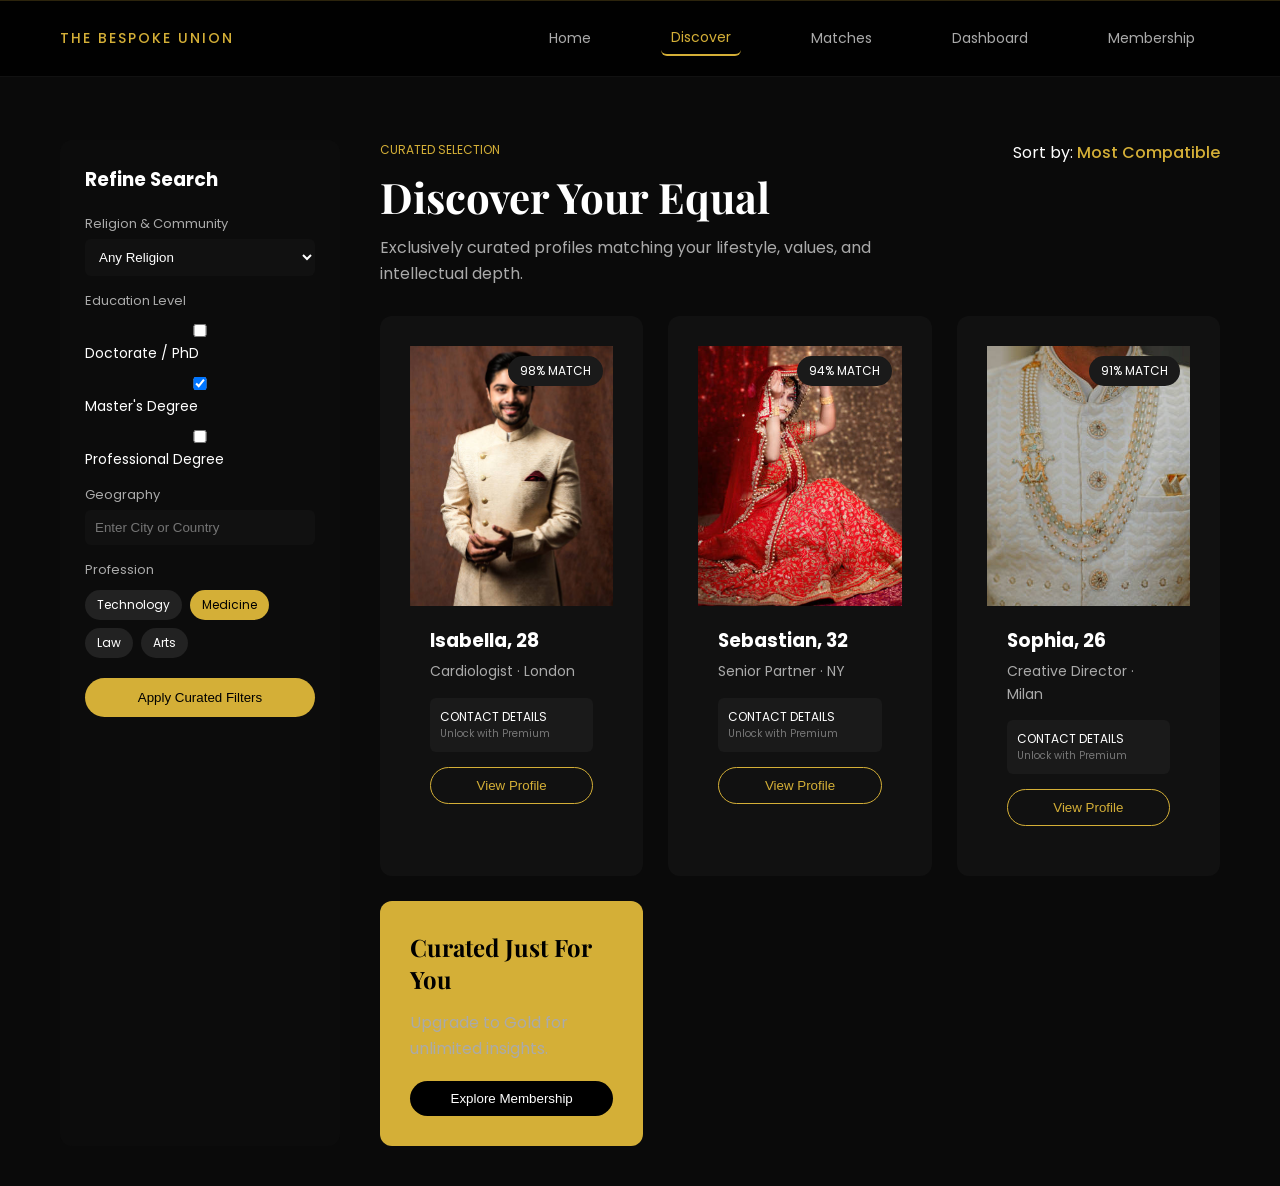
==== discover.html @ 1a433abe "Initial commit - Bespoke Union UI" ====
<!DOCTYPE html>
<html lang="en">
<head>
<meta charset="UTF-8">
<meta name="viewport" content="width=device-width, initial-scale=1.0">

<title>Discover - Bespoke Union</title>

<link href="https://fonts.googleapis.com/css2?family=Poppins:wght@300;400&family=Playfair+Display:wght@500&display=swap" rel="stylesheet">
<link rel="stylesheet" href="css/style.css">
</head>

<body>

<!-- NAVBAR -->
<header class="navbar">
  <div class="logo">THE BESPOKE UNION</div>

  <nav class="nav-center">
    <a href="index.html">Home</a>
    <a class="active">Discover</a>
    <a href="#">Matches</a>
    <a href="#">Dashboard</a>
    <a href="#">Membership</a>
  </nav>
</header>

<!-- DISCOVER -->
<section class="discover">

  <!-- SIDEBAR -->
  <aside class="sidebar">
    <h3>Refine Search</h3>

    <label>Religion & Community</label>
    <select>
      <option>Any Religion</option>
    </select>

    <label>Education Level</label>
    <div class="check"><input type="checkbox"> Doctorate / PhD</div>
    <div class="check active"><input type="checkbox" checked> Master's Degree</div>
    <div class="check"><input type="checkbox"> Professional Degree</div>

    <label>Geography</label>
    <input type="text" placeholder="Enter City or Country">

    <label>Profession</label>
    <div class="tags">
      <span>Technology</span>
      <span class="active">Medicine</span>
      <span>Law</span>
      <span>Arts</span>
    </div>

    <button class="apply-btn">Apply Curated Filters</button>
  </aside>

  <!-- CONTENT -->
  <div class="discover-content">

    <!-- TOP -->
    <div class="top-bar">
      <div>
        <p class="small">CURATED SELECTION</p>
        <h1>Discover Your Equal</h1>
        <p class="desc">
          Exclusively curated profiles matching your lifestyle, values, and intellectual depth.
        </p>
      </div>

      <div class="sort">
        Sort by: <span>Most Compatible</span>
      </div>
    </div>

    <!-- GRID -->
    <div class="cards">

      <!-- CARD 1 -->
      <div class="card">
        <div class="img" style="background-image:url('images/protocal.png')">
          <span class="match">98% MATCH</span>
        </div>
        <div class="info">
          <h3>Isabella, 28</h3>
          <p>Cardiologist · London</p>

          <div class="contact">
            CONTACT DETAILS
            <small>Unlock with Premium</small>
          </div>

          <button>View Profile</button>
        </div>
      </div>

      <!-- CARD 2 -->
      <div class="card">
        <div class="img" style="background-image:url('images/image3.png')">
          <span class="match">94% MATCH</span>
        </div>
        <div class="info">
          <h3>Sebastian, 32</h3>
          <p>Senior Partner · NY</p>

          <div class="contact">
            CONTACT DETAILS
            <small>Unlock with Premium</small>
          </div>

          <button>View Profile</button>
        </div>
      </div>

      <!-- CARD 3 -->
      <div class="card">
        <div class="img" style="background-image:url('images/protocal1.png')">
          <span class="match">91% MATCH</span>
        </div>
        <div class="info">
          <h3>Sophia, 26</h3>
          <p>Creative Director · Milan</p>

          <div class="contact">
            CONTACT DETAILS
            <small>Unlock with Premium</small>
          </div>

          <button>View Profile</button>
        </div>
      </div>

      <!-- GOLD CARD -->
      <div class="gold-card">
        <h2>Curated Just For You</h2>
        <p>Upgrade to Gold for unlimited insights.</p>
        <button>Explore Membership</button>
      </div>

    </div>

  </div>

</section>

</body>
</html>
---- css/style.css ----
:root{
  --gold:#d4af37;
  --bg:#0a0a0a;
}

/* RESET */
*{
  margin:0;
  padding:0;
  box-sizing:border-box;
}

body{
  font-family:'Poppins', sans-serif;
  background:var(--bg);
  color:#fff;
  overflow-x:hidden;
}

section{
  padding:100px 80px;
}

h1,h2,h3,h4{
  margin-bottom:15px;
}

p{
  line-height:1.6;
  color:#aaa;
}

/* ================= NAVBAR ================= */
.navbar{
  position: fixed;
  top: 0;
  width: 100%;
  z-index: 1000;

  display: flex;
  justify-content: space-between;
  align-items: center;
 padding: 18px 40px;

  background: rgba(0,0,0,0.85);
  border-top: 1px solid rgba(212,175,55,0.2);
}

/* LOGO */
.logo{
  color: var(--gold);
  letter-spacing: 2px;
  font-size: 14px;
}

/* CENTER MENU (FIXED ALIGNMENT) */
.nav-center{
  display: flex;
  align-items: center;
  gap: 30px; 
}

.nav-center a{
  color: #ccc;
  text-decoration: none;
  font-size: 14px;
  transition: 0.3s;
}

.nav-center a:hover{
  color: var(--gold);
}

/* RIGHT ICONS (FIXED) */
.nav-right{
  display: flex;
  align-items: center;
  gap: 18px; 
}

.nav-right i{
  font-size: 16px;
  color: #ccc;
  cursor: pointer;
  transition: 0.3s;
}

.nav-right i:hover{
  color: var(--gold);
}
.nav-center a{
  color:#ccc;
  text-decoration:none;
  font-size:14px;
  position:relative;
  transition:0.3s;
}

/* underline animation */
.nav-center a::after{
  content:"";
  position:absolute;
  left:50%;
  bottom:-6px;
  width:0%;
  height:1px;
  background:var(--gold);
  transform:translateX(-50%);
  transition:0.3s;
}

.nav-center a:hover{
  color:var(--gold);
  letter-spacing:1px;
}

.nav-center a:hover::after{
  width:100%;
}
.nav-center a:hover{
  text-shadow:0 0 8px rgba(212,175,55,0.6);
}
.nav-right i{
  font-size:16px;
  color:#ccc;
  cursor:pointer;
  transition:0.3s;
}

.nav-right i:hover{
  color:var(--gold);
  transform:scale(1.2);
  text-shadow:0 0 10px rgba(212,175,55,0.6);
}
.nav-center a{
  padding:6px 10px;
  border-radius:6px;
}

.nav-center a:hover{
  background:rgba(212,175,55,0.1);
}

/* ================= HERO ================= */
.hero{
  height:100vh;
  display:flex;
  align-items:center;

  background:
    linear-gradient(to right, rgba(0,0,0,0.85), rgba(0,0,0,0.4)),
    url("../images/hero.png");

  background-size:cover;
  background-position:center;
  background-repeat:no-repeat;
}

.hero-grid{
  display:grid;
  grid-template-columns:60% 40%;
  gap:40px;
  align-items:center;
  width:100%;
}
/* ================= HERO BOTTOM STRIP ================= */
.hero-bottom{
  position: absolute;
  bottom: 0;
  left: 0;
  width: 100%;

  display: flex;
  justify-content: space-around;
  align-items: center;

  padding: 18px 40px;

  background: rgba(0,0,0,0.85);
  border-top: 1px solid rgba(212,175,55,0.2);
}

/* ITEM */
.hb-item{
  display: flex;
  align-items: center;
  gap: 8px;

  color: #bbb;
  font-size: 13px;
}

/* ICON */
.hb-item i{
  color: #d4af37;
  font-size: 13px;
}

/* LEFT */
.badge{
  font-size:11px;
  letter-spacing:2px;
  color:var(--gold);
}

.hero-left h1{
  font-family:'Playfair Display', serif;
  font-size:70px;
  line-height:1.1;
}

.hero-left span{
  color:var(--gold);
}

/* BUTTON */
.btn{
  border:1px solid var(--gold);
  color:var(--gold);
  padding:14px 28px;
  background:transparent;
  cursor:pointer;
  margin-top:20px;
}

.btn:hover{
  background:var(--gold);
  color:#000;
}

/* FORM */
.hero-form{
  width:100%;
  max-width:360px;
  padding:30px;
  background:rgba(15,15,15,0.75);
  backdrop-filter:blur(15px);
  border-radius:16px;
}

.hero-form label{
  font-size:12px;
  color:#888;
  margin-top:10px;
  display:block;
}

.hero-form input,
.hero-form select{
  width:100%;
  padding:10px;
  margin-top:5px;
  background:#111;
  border:1px solid #222;
  color:#fff;
}

.hero-form button{
  margin-top:15px;
  width:100%;
  padding:12px;
  background:var(--gold);
  border:none;
  cursor:pointer;
}

/* ================= PROTOCOL ================= */
.protocol{
  text-align:center;
}



.card{
  background:#111;
  padding:30px;
  border-radius:12px;
  text-align:left;
}
/* CARD 1 SPLIT ONLY */
.card-1{
  padding:0;
  overflow:hidden;
  display:flex;
  min-height:220px;
}

/* TEXT SIDE */
.card-1 .text-side{
  flex:1;
  padding:30px;
  display:flex;
  flex-direction:column;
  justify-content:center;
}

/* IMAGE SIDE */
.card-1 .image-side{
  flex:1;
}

.card-1 .image-side img{
  width:100%;
  height:100%;
  object-fit:cover;
  display:block;
}
.protocol-grid{
  display:grid;
  grid-template-columns:repeat(2, 1fr);
  grid-template-rows:auto auto;
  gap:30px;
  margin-top:50px;
}


.card-1{
  grid-column:1;
  grid-row:1;
  min-height:200px;
}


.card-2{
  grid-column:2;
  grid-row:1;
}


.card-4{
  grid-column:1;
  grid-row:2;
}


.card-3{
  grid-column:2;
  grid-row:2;
  transform:translateY(20px); 
}

@media (max-width:768px){
  .protocol-grid{
    grid-template-columns:1fr;
  }
}

.card h4{
  color:var(--gold);
}

/* ================= STORY ================= */
.story{
  display:flex;
  align-items:stretch;   
  justify-content:space-between;
  padding:100px 10%;
  background:#0f0f0f;
  gap:40px;
}

/* BOTH SIDE = EXACT HALF */
.story-img,
.story-text{
  flex:1;
}

/* IMAGE */
.story-img img{
  width:100%;
  height:100%;
  min-height:420px;
  object-fit:cover;
  border-radius:15px;
  display:block;
}

/* TEXT BOX */
.story-text{
  display:flex;
  flex-direction:column;
  justify-content:center;

  padding:60px;
  background:#111;
  border-radius:15px;
}

/* TEXT STYLE */
.story-text h2{
  font-size:40px;
  color:var(--gold, #c9a86a);
  margin-bottom:15px;
}

.story-text p{
  font-size:16px;
  opacity:0.8;
  line-height:1.6;
}

/* RESPONSIVE */
@media (max-width:768px){
  .story{
    flex-direction:column;
    padding:60px 5%;
  }

  .story-img img{
    height:300px;
    min-height:auto;
  }

  .story-text{
    padding:30px;
  }
}
.story{
  width:100%;
}

/* IMAGE WRAPPER */
.story-img{
  position:relative;
  width:100%;
  height:400px;
  border-radius:15px;
  overflow:hidden;
}

/* IMAGE */
.story-img img{
  width:100%;
  height:100%;
  object-fit:cover;
  display:block;
  transition:0.4s;
}

/* BOTTOM OVERLAY */
.story-overlay{
  position:absolute;
  bottom:0;
  left:0;
  width:100%;
  padding:30px;
  color:#fff;
  background:linear-gradient(to top, rgba(0,0,0,0.85), transparent);
}

/* TEXT */
.story-overlay h2{
  margin:0;
  font-size:28px;
}

.story-overlay p{
  margin-top:8px;
  font-size:14px;
  opacity:0.85;
}

/* HOVER EFFECT */
.story-img:hover img{
  transform:scale(1.05);
}

/* MOBILE */
@media (max-width:768px){
  .story-img{
    height:250px;
  }

  .story-overlay h2{
    font-size:20px;
  }
}

/* ================= CTA ================= */
.cta{
  text-align:center;
}

.cta p{
  max-width:600px;
  margin:20px auto;
}


.cta-btn{
  background:var(--gold);
  color:#000;
  padding:14px 30px;
  border:none;
  border-radius:30px;
  cursor:pointer;

  display:block;
  margin:20px auto 10px auto;

  position:relative;
  overflow:hidden;
  transition:0.3s;
}

/* lift effect */
.cta-btn:hover{
  transform:translateY(-3px) scale(1.03);
  box-shadow:0 10px 25px rgba(212,175,55,0.5);
}

/* click press */
.cta-btn:active{
  transform:scale(0.97);
}

/* shine effect */
.cta-btn::before{
  content:"";
  position:absolute;
  top:0;
  left:-120%;
  width:60%;
  height:100%;
  background:linear-gradient(120deg, transparent, rgba(255,255,255,0.6), transparent);
  transform:skewX(-20deg);
}

/* animate shine */
.cta-btn:hover::before{
  animation:shine 0.8s ease;
}

@keyframes shine{
  0%{ left:-120%; }
  100%{ left:120%; }
}
.cta-btn{
  animation:pulse 2s infinite;
}



.cta span{
  display:block;
  text-align:center;
  opacity:0.7;
  font-size:14px;
}

/* ================= GRAND ================= */
.story-wrapper{
  display:flex;
  gap:40px;
  align-items:stretch;
}

/* LEFT IMAGE */
.story-img{
  flex:1;
  position:relative;
  height:480px;
  border-radius:12px;
  overflow:hidden;
}

.story-img img{
  width:100%;
  height:100%;
  object-fit:cover;
}

/* OVERLAY */
.story-overlay{
  position:absolute;
  bottom:0;
  left:0;
  width:100%;
  padding:30px;
  color:#fff;
  background:linear-gradient(to top, rgba(0,0,0,0.85), transparent);
}

.story-overlay h2{
  margin:0;
  font-size:26px;
}

.story-overlay p{
  margin:8px 0 15px;
  font-size:14px;
  opacity:0.85;
}

/* BUTTON */


/* RIGHT SIDE */
.story-right{
  flex:1;
  display:flex;
  flex-direction:column;
  justify-content:center;
}

.story-right h3{
  color:var(--gold);
  font-size:24px;
  margin-bottom:10px;
}

.story-right p{
  color:#fff;
  opacity:0.8;
  line-height:1.6;
  margin-bottom:20px;
}

/* LIST */
.story-right ul{
  list-style:none;
  padding:0;
}

.story-right ul li{
  color:#fff;
  opacity:0.8;
  margin-bottom:10px;
  position:relative;
  padding-left:18px;
}

.story-right ul li::before{
  content:"•";
  color:var(--gold);
  position:absolute;
  left:0;
}

/* RESPONSIVE */
@media (max-width:768px){
  .story-wrapper{
    flex-direction:column;
  }

  .story-img{
    height:320px;
  }
}
.grand-union{
  position:relative;
  width:100%;
  height:100vh;
  overflow:hidden;
}

/* FULL BACKGROUND IMAGE */
.grand-img{
  position:absolute;
  top:0;
  left:0;
  width:100%;
  height:100%;
  object-fit:cover;
  z-index:1;
}

/* DARK OVERLAY */
.grand-overlay{
  position:absolute;
  top:0;
  left:0;
  width:100%;
  height:100%;
  background:rgba(0,0,0,0.6);
  z-index:2;
}

/* CONTENT ON TOP */
.grand-content{
  position:relative;
  z-index:3;

  display:flex;
  justify-content:space-between;
  align-items:center;

  height:100%;
  padding:0 10%;
  color:#fff;
}

/* LEFT TEXT */
.left{
  max-width:500px;
}

.left .tag{
  font-size:12px;
  letter-spacing:2px;
  opacity:0.7;
}

.left h2{
  font-size:36px;
  margin:15px 0;
  color:#ffffff;
  letter-spacing:1px;
  font-weight:500;
}

.left .desc{
  font-size:16px;
  opacity:0.8;
  line-height:1.6;
}

/* RIGHT TEXT */
.right h3{
  color: var(--gold);
  margin: 0;
}

.right p{
  color: #fff;
  margin: 5px 0 0;
  font-size: 13px;
  opacity: 0.8;
}   

/* ================= FOOTER ================= */
.footer{
  background:
    linear-gradient(rgba(0,0,0,0.9), rgba(0,0,0,0.95)),
    url("../images/image1.png");

  background-size:cover;
  background-position:center;

  padding:80px;
}

.footer-container{
  display:grid;
  grid-template-columns:repeat(4,1fr);
  gap:40px;
}

.footer h3,
.footer h4{
  color:var(--gold);
}

.footer ul{
  list-style:none;
}

.footer ul li{
  margin-bottom:10px;
}

.footer-bottom{
  text-align:center;
  margin-top:40px;
  font-size:12px;
  color:#777;
}
.footer ul li{
  position:relative;
  cursor:pointer;
  transition:0.3s;
}

/* slide + color */
.footer ul li:hover{
  color:var(--gold);
  transform:translateX(5px);
}

/* underline animation */
.footer ul li::after{
  content:"";
  position:absolute;
  left:0;
  bottom:-2px;
  width:0%;
  height:1px;
  background:var(--gold);
  transition:0.3s;
}

.footer ul li:hover::after{
  width:100%;
}
.footer h3,
.footer h4{
  transition:0.3s;
}

.footer h3:hover,
.footer h4:hover{
  text-shadow:0 0 10px rgba(212,175,55,0.6);
}
.footer-container > div{
  transition:0.3s;
  padding:10px;
  border-radius:8px;
}

.footer-container > div:hover{
  background:rgba(255,255,255,0.03);
  transform:translateY(-5px);
}
.footer i{
  transition:0.3s;
}

.footer i:hover{
  color:var(--gold);
  transform:scale(1.2);
}
.footer-bottom{
  transition:0.3s;
}

.footer-bottom:hover{
  color:var(--gold);
  letter-spacing:1px;
}

/* ================= RESPONSIVE ================= */
@media(max-width:768px){

  section{
    padding:60px 20px;
  }

  .hero-grid{
    grid-template-columns:1fr;
    text-align:center;
  }

  .hero-left h1{
    font-size:36px;
  }

  .protocol-grid{
    grid-template-columns:1fr;
  }

  .story{
    flex-direction:column;
  }

  .footer-container{
    grid-template-columns:1fr;
  }

}

/* ===== DISCOVER PAGE FINAL UI ===== */
:root{
  --gold:#d4af37;
  --bg:#0a0a0a;
}

/* RESET */
*{
  margin:0;
  padding:0;
  box-sizing:border-box;
}

body{
  font-family:'Poppins', sans-serif;
  background:var(--bg);
  color:#fff;
}

/* NAVBAR */
.navbar{
  display:flex;
  justify-content:space-between;
  align-items:center;
  padding:20px 60px;
  border-bottom:1px solid #111;
}

.logo{
  color:var(--gold);
  letter-spacing:2px;
  font-weight:500;
}

.nav-center a{
  margin:0 15px;
  text-decoration:none;
  color:#aaa;
}

.nav-center a.active{
  color:var(--gold);
  border-bottom:2px solid var(--gold);
}

/* ===== DISCOVER PAGE ===== */

.discover{
  display:flex;
  gap:40px;
  padding:40px 60px;
  margin-top: 100px;
}

/* SIDEBAR */
.sidebar{
  width:280px;
  background:#0c0c0c;
  padding:25px;
  border-radius:12px;
}

.sidebar h3{
  margin-bottom:20px;
}

.sidebar label{
  display:block;
  margin-top:15px;
  color:#aaa;
  font-size:13px;
}

.sidebar select,
.sidebar input{
  width:100%;
  padding:10px;
  margin-top:5px;
  background:#111;
  border:none;
  color:#fff;
  border-radius:6px;
}

.check{
  margin-top:8px;
  font-size:14px;
}

.tags{
  display:flex;
  flex-wrap:wrap;
  gap:8px;
  margin-top:10px;
}

.tags span{
  padding:6px 12px;
  background:#222;
  border-radius:20px;
  font-size:12px;
}

.tags .active{
  background:var(--gold);
  color:#000;
}

.apply-btn{
  width:100%;
  margin-top:20px;
  padding:12px;
  background:var(--gold);
  border:none;
  border-radius:25px;
  font-weight:500;
  cursor:pointer;
}

/* CONTENT */
.discover-content{
  flex:1;
}

/* TOP BAR */
.top-bar{
  display:flex;
  justify-content:space-between;
  align-items:flex-start;
  margin-bottom:30px;
}

.small{
  color:var(--gold);
  font-size:12px;
}

h1{
  font-size:42px;
  margin:10px 0;
  font-family:'Playfair Display', serif;
}

.desc{
  color:#aaa;
  max-width:500px;
}

.sort span{
  color:var(--gold);
  font-weight:500;
}

/* GRID */
.cards{
  display:grid;
  grid-template-columns:repeat(3,1fr);
  gap:25px;
}

/* CARD */
.card{
  background:#111;
  border-radius:12px;
  overflow:hidden;
  transition:0.3s;
}

.card:hover{
  transform:translateY(-6px);
}

.img{
  height:260px;
  background-size:cover;
  background-position:center;
  position:relative;
}

.match{
  position:absolute;
  top:10px;
  right:10px;
  background:#1a1a1a;
  padding:6px 12px;
  border-radius:20px;
  font-size:12px;
}

.info{
  padding:20px;
}

.info h3{
  margin-bottom:5px;
}

.info p{
  color:#aaa;
  font-size:14px;
}

/* CONTACT BOX */
.contact{
  margin:15px 0;
  padding:10px;
  background:#1a1a1a;
  border-radius:6px;
  font-size:12px;
}

.contact small{
  display:block;
  color:#777;
}

/* BUTTON */
.card button{
  width:100%;
  padding:10px;
  border:1px solid var(--gold);
  background:transparent;
  color:var(--gold);
  border-radius:25px;
  cursor:pointer;
  transition:0.3s;
}

.card button:hover{
  background:var(--gold);
  color:#000;
}

/* GOLD CARD */
.gold-card{
  background:var(--gold);
  color:#000;
  padding:30px;
  border-radius:12px;
  display:flex;
  flex-direction:column;
  justify-content:center;
}

.gold-card h2{
  font-family:'Playfair Display', serif;
}

.gold-card button{
  margin-top:20px;
  padding:10px;
  border:none;
  background:#000;
  color:#fff;
  border-radius:25px;
  cursor:pointer;
}
/* =========================
   RESPONSIVE DESIGN
========================= */

/* TABLET (<= 1024px) */
@media (max-width:1024px){

  .discover{
    flex-direction:column;
    padding:30px;
  }

  .sidebar{
    width:100%;
  }

  .cards{
    grid-template-columns:repeat(2,1fr);
  }

  .top-bar{
    flex-direction:column;
    gap:15px;
  }

}


/* MOBILE (<= 768px) */
@media (max-width:768px){

  .navbar{
    flex-direction:column;
    gap:10px;
    padding:15px 20px;
  }

  .nav-center{
    display:flex;
    flex-wrap:wrap;
    justify-content:center;
  }

  .nav-center a{
    margin:5px 10px;
    font-size:14px;
  }

  .discover{
    padding:20px;
    gap:20px;
  }

  .cards{
    grid-template-columns:1fr; /* 1 column */
  }

  h1{
    font-size:28px;
  }

  .img{
    height:220px;
  }

}


/* SMALL MOBILE (<= 480px) */
@media (max-width:480px){

  .sidebar{
    padding:20px;
  }

  .apply-btn{
    font-size:14px;
    padding:10px;
  }

  .gold-card{
    padding:20px;
  }

}
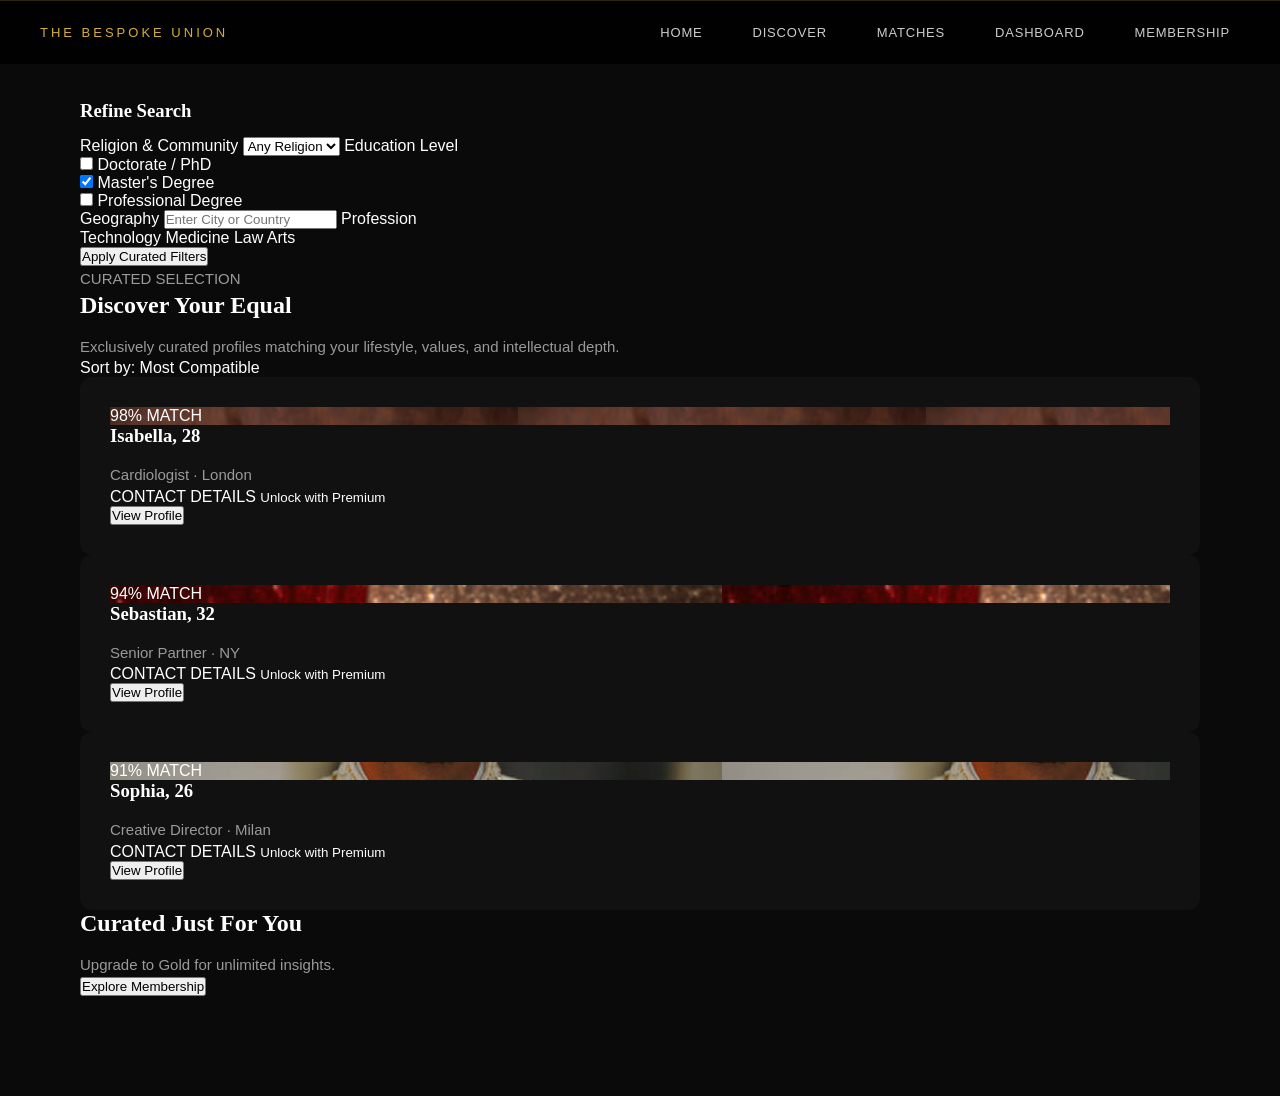
==== commit de0f6086: "Fixed protocol section responsive layout" ====
--- a/discover.html
+++ b/discover.html
@@ -10,7 +10,7 @@
 <link rel="stylesheet" href="css/style.css">
 </head>
 
-<body>
+<body class="discover-page">
 
 <!-- NAVBAR -->
 <header class="navbar">
--- a/css/style.css
+++ b/css/style.css
@@ -11,11 +11,34 @@
 }
 
 body{
-  font-family:'Poppins', sans-serif;
+  font-family:'Manrope', sans-serif;
+  font-weight:400;
   background:var(--bg);
   color:#fff;
   overflow-x:hidden;
 }
+/* GLOBAL CONTAINER FIX */
+.container{
+  max-width:1200px;
+  margin:0 auto;
+  width:100%;
+  padding:0 20px;
+}
+h1,h2,h3,h4,
+.gold-card h2,
+.ux-hero h1,
+.ux-card-body h3,
+.ux-insight-content h2{
+  font-family:'Noto Serif', serif;
+}
+button,
+input,
+select,
+label,
+.nav-center a,
+.nav-right i{
+  font-family:'Manrope', sans-serif;
+}
 
 section{
   padding:100px 80px;
@@ -26,8 +49,9 @@
 }
 
 p{
-  line-height:1.6;
-  color:#aaa;
+  line-height:1.7;
+  color:#9a9a9a;
+  font-size:15px;
 }
 
 /* ================= NAVBAR ================= */
@@ -36,21 +60,37 @@
   top: 0;
   width: 100%;
   z-index: 1000;
-
   display: flex;
   justify-content: space-between;
   align-items: center;
- padding: 18px 40px;
+  padding:18px 40px;
 
   background: rgba(0,0,0,0.85);
   border-top: 1px solid rgba(212,175,55,0.2);
+}
+
+
+/* HAMBURGER ICON */
+.menu-icon{
+  display:none;
+  cursor:pointer;
+  font-size:20px;
+  color:#fff;
+}
+.nav-wrapper{
+  display:flex;
+  justify-content:space-between;
+  align-items:center;
+  width: 100%;
+  /* padding: 18px 0; */
 }
 
 /* LOGO */
 .logo{
   color: var(--gold);
-  letter-spacing: 2px;
-  font-size: 14px;
+  font-size:13px;
+  letter-spacing:3px;
+  font-weight:500;
 }
 
 /* CENTER MENU (FIXED ALIGNMENT) */
@@ -60,12 +100,7 @@
   gap: 30px; 
 }
 
-.nav-center a{
-  color: #ccc;
-  text-decoration: none;
-  font-size: 14px;
-  transition: 0.3s;
-}
+
 
 .nav-center a:hover{
   color: var(--gold);
@@ -79,19 +114,25 @@
 }
 
 .nav-right i{
-  font-size: 16px;
-  color: #ccc;
-  cursor: pointer;
-  transition: 0.3s;
+  font-size:16px;
+  color:#ccc;
+  cursor:pointer;
+  transition:0.3s;
 }
 
 .nav-right i:hover{
-  color: var(--gold);
+  color:var(--gold);
+  transform:scale(1.2);
+  text-shadow:0 0 10px rgba(212,175,55,0.6);
 }
 .nav-center a{
   color:#ccc;
   text-decoration:none;
-  font-size:14px;
+  font-size:13px;
+  letter-spacing:0.8px;
+  text-transform:uppercase;
+  padding:6px 10px;
+  border-radius:6px;
   position:relative;
   transition:0.3s;
 }
@@ -112,6 +153,8 @@
 .nav-center a:hover{
   color:var(--gold);
   letter-spacing:1px;
+  background:rgba(212,175,55,0.1);
+  text-shadow:0 0 8px rgba(212,175,55,0.6);
 }
 
 .nav-center a:hover::after{
@@ -120,18 +163,7 @@
 .nav-center a:hover{
   text-shadow:0 0 8px rgba(212,175,55,0.6);
 }
-.nav-right i{
-  font-size:16px;
-  color:#ccc;
-  cursor:pointer;
-  transition:0.3s;
-}
-
-.nav-right i:hover{
-  color:var(--gold);
-  transform:scale(1.2);
-  text-shadow:0 0 10px rgba(212,175,55,0.6);
-}
+
 .nav-center a{
   padding:6px 10px;
   border-radius:6px;
@@ -143,9 +175,10 @@
 
 /* ================= HERO ================= */
 .hero{
-  height:100vh;
+  min-height:100vh;
   display:flex;
   align-items:center;
+   padding-top:80px;
 
   background:
     linear-gradient(to right, rgba(0,0,0,0.85), rgba(0,0,0,0.4)),
@@ -154,6 +187,7 @@
   background-size:cover;
   background-position:center;
   background-repeat:no-repeat;
+  ;
 }
 
 .hero-grid{
@@ -204,9 +238,11 @@
 }
 
 .hero-left h1{
-  font-family:'Playfair Display', serif;
-  font-size:70px;
+  font-size: 60px;
   line-height:1.1;
+  font-family:'Noto Serif', serif;
+  font-weight:600;
+  
 }
 
 .hero-left span{
@@ -217,7 +253,9 @@
 .btn{
   border:1px solid var(--gold);
   color:var(--gold);
-  padding:14px 28px;
+  padding:14px 30px;
+  font-size:13px;
+  letter-spacing:1px;
   background:transparent;
   cursor:pointer;
   margin-top:20px;
@@ -231,7 +269,8 @@
 /* FORM */
 .hero-form{
   width:100%;
-  max-width:360px;
+  /*max-width:360px;*/
+  max-width: 100%;
   padding:30px;
   background:rgba(15,15,15,0.75);
   backdrop-filter:blur(15px);
@@ -251,8 +290,17 @@
   padding:10px;
   margin-top:5px;
   background:#111;
-  border:1px solid #222;
+  border:1px solid #222;  
+  
+  border-radius:6px;
+  font-size:13px;
   color:#fff;
+}
+.hero-form input:focus,
+.hero-form select:focus{
+  outline:none;
+  border-color:var(--gold);
+  box-shadow:0 0 8px rgba(212,175,55,0.4);
 }
 
 .hero-form button{
@@ -276,6 +324,7 @@
   padding:30px;
   border-radius:12px;
   text-align:left;
+  
 }
 /* CARD 1 SPLIT ONLY */
 .card-1{
@@ -283,6 +332,15 @@
   overflow:hidden;
   display:flex;
   min-height:220px;
+}
+@media (max-width:768px){
+  .card-1{
+    flex-direction:column;
+  }
+
+  .card-1 .image-side{
+    height:200px;
+  }
 }
 
 /* TEXT SIDE */
@@ -308,45 +366,18 @@
 .protocol-grid{
   display:grid;
   grid-template-columns:repeat(2, 1fr);
-  grid-template-rows:auto auto;
   gap:30px;
-  margin-top:50px;
-}
-
-
-.card-1{
-  grid-column:1;
-  grid-row:1;
-  min-height:200px;
-}
-
-
-.card-2{
-  grid-column:2;
-  grid-row:1;
-}
-
-
-.card-4{
-  grid-column:1;
-  grid-row:2;
-}
-
-
-.card-3{
-  grid-column:2;
-  grid-row:2;
-  transform:translateY(20px); 
-}
-
-@media (max-width:768px){
-  .protocol-grid{
-    grid-template-columns:1fr;
-  }
-}
+}
+
+
+
+
+
 
 .card h4{
-  color:var(--gold);
+  font-family:'Noto Serif', serif;
+  color:var(--gold);
+  font-weight:600;
 }
 
 /* ================= STORY ================= */
@@ -357,6 +388,7 @@
   padding:100px 10%;
   background:#0f0f0f;
   gap:40px;
+  width: 100%;
 }
 
 /* BOTH SIDE = EXACT HALF */
@@ -399,31 +431,15 @@
   line-height:1.6;
 }
 
-/* RESPONSIVE */
-@media (max-width:768px){
-  .story{
-    flex-direction:column;
-    padding:60px 5%;
-  }
-
-  .story-img img{
-    height:300px;
-    min-height:auto;
-  }
-
-  .story-text{
-    padding:30px;
-  }
-}
-.story{
-  width:100%;
-}
+
+
 
 /* IMAGE WRAPPER */
 .story-img{
   position:relative;
   width:100%;
-  height:400px;
+  /*height:400px;*/
+  aspect-ratio: 16/10;
   border-radius:15px;
   overflow:hidden;
 }
@@ -465,16 +481,7 @@
   transform:scale(1.05);
 }
 
-/* MOBILE */
-@media (max-width:768px){
-  .story-img{
-    height:250px;
-  }
-
-  .story-overlay h2{
-    font-size:20px;
-  }
-}
+
 
 /* ================= CTA ================= */
 .cta{
@@ -556,19 +563,13 @@
 }
 
 /* LEFT IMAGE */
-.story-img{
-  flex:1;
-  position:relative;
-  height:480px;
-  border-radius:12px;
-  overflow:hidden;
-}
+/*
 
 .story-img img{
   width:100%;
   height:100%;
   object-fit:cover;
-}
+}*/
 
 /* OVERLAY */
 .story-overlay{
@@ -637,16 +638,7 @@
   left:0;
 }
 
-/* RESPONSIVE */
-@media (max-width:768px){
-  .story-wrapper{
-    flex-direction:column;
-  }
-
-  .story-img{
-    height:320px;
-  }
-}
+
 .grand-union{
   position:relative;
   width:100%;
@@ -828,11 +820,76 @@
   letter-spacing:1px;
 }
 
+
+
+
 /* ================= RESPONSIVE ================= */
-@media(max-width:768px){
-
+
+/* GLOBAL */
+@media (max-width:1024px){
   section{
-    padding:60px 20px;
+    padding:80px 5%;
+  }
+}
+
+@media (max-width:768px){
+  section{
+    padding:60px 5%;
+  }
+}
+
+/* HIDE CHECKBOX */
+@media (max-width:768px){
+
+  .menu-icon{
+    display:block;
+    font-size:22px;
+    cursor:pointer;
+  }
+
+  .nav-center{
+    position:absolute;
+    top:70px;
+    left:0;
+    width:100%;
+
+    background:rgba(0,0,0,0.85);   /* softer */
+    backdrop-filter:blur(10px);
+
+    display:flex;
+    flex-direction:column;
+    align-items:center;
+    gap:15px;
+
+    padding:20px 0;
+
+    border-top:1px solid rgba(212,175,55,0.2);
+
+    transform:translateY(-20px);
+    opacity:0;
+    pointer-events:none;
+
+    transition:0.3s ease;
+  }
+
+  /* SHOW MENU */
+  #menu-toggle:checked ~ .nav-center{
+    transform:translateY(0);
+    opacity:1;
+    pointer-events:auto;
+  }
+
+}
+
+
+/* HERO */
+@media (max-width:768px){
+  .hero{
+    height:auto;
+    padding:120px 5% 60px;
+     background-position:center top;
+    background-size:cover;
+     padding-top:100px;
   }
 
   .hero-grid{
@@ -841,362 +898,81 @@
   }
 
   .hero-left h1{
-    font-size:36px;
-  }
-
+    font-size:clamp(28px, 6vw, 42px);
+    line-height:1.3;
+  }
+
+  .hero-form{
+    margin:20px auto 0;
+  }
+
+  .hero-bottom{
+    flex-direction:column;
+    gap:10px;
+    padding:15px;
+      position:relative;
+    margin-top:20px;
+  }
+}
+
+/* PROTOCOL */
+@media (max-width:768px){
   .protocol-grid{
     grid-template-columns:1fr;
   }
 
+  .card-3{
+    transform:none;
+  }
+}
+
+/* STORY */
+@media (max-width:768px){
   .story{
     flex-direction:column;
+    padding:60px 5%;
+  }
+
+  .story-img{
+    height:auto;
+    aspect-ratio:16/10;
+  }
+
+  .story-text{
+    padding:30px;
+  }
+}
+
+/* GRAND */
+@media (max-width:768px){
+  .grand-content{
+    flex-direction:column;
+    text-align:center;
+    gap:30px;
+    padding:0 5%;
+  }
+
+  .left h2{
+    font-size:28px;
+  }
+}
+
+/* CTA */
+@media (max-width:768px){
+  .cta-btn{
+    width:100%;
+    max-width:280px;
+  }
+}
+
+/* FOOTER */
+@media (max-width:768px){
+  .footer{
+    padding:60px 20px;
   }
 
   .footer-container{
     grid-template-columns:1fr;
-  }
-
-}
-
-/* ===== DISCOVER PAGE FINAL UI ===== */
-:root{
-  --gold:#d4af37;
-  --bg:#0a0a0a;
-}
-
-/* RESET */
-*{
-  margin:0;
-  padding:0;
-  box-sizing:border-box;
-}
-
-body{
-  font-family:'Poppins', sans-serif;
-  background:var(--bg);
-  color:#fff;
-}
-
-/* NAVBAR */
-.navbar{
-  display:flex;
-  justify-content:space-between;
-  align-items:center;
-  padding:20px 60px;
-  border-bottom:1px solid #111;
-}
-
-.logo{
-  color:var(--gold);
-  letter-spacing:2px;
-  font-weight:500;
-}
-
-.nav-center a{
-  margin:0 15px;
-  text-decoration:none;
-  color:#aaa;
-}
-
-.nav-center a.active{
-  color:var(--gold);
-  border-bottom:2px solid var(--gold);
-}
-
-/* ===== DISCOVER PAGE ===== */
-
-.discover{
-  display:flex;
-  gap:40px;
-  padding:40px 60px;
-  margin-top: 100px;
-}
-
-/* SIDEBAR */
-.sidebar{
-  width:280px;
-  background:#0c0c0c;
-  padding:25px;
-  border-radius:12px;
-}
-
-.sidebar h3{
-  margin-bottom:20px;
-}
-
-.sidebar label{
-  display:block;
-  margin-top:15px;
-  color:#aaa;
-  font-size:13px;
-}
-
-.sidebar select,
-.sidebar input{
-  width:100%;
-  padding:10px;
-  margin-top:5px;
-  background:#111;
-  border:none;
-  color:#fff;
-  border-radius:6px;
-}
-
-.check{
-  margin-top:8px;
-  font-size:14px;
-}
-
-.tags{
-  display:flex;
-  flex-wrap:wrap;
-  gap:8px;
-  margin-top:10px;
-}
-
-.tags span{
-  padding:6px 12px;
-  background:#222;
-  border-radius:20px;
-  font-size:12px;
-}
-
-.tags .active{
-  background:var(--gold);
-  color:#000;
-}
-
-.apply-btn{
-  width:100%;
-  margin-top:20px;
-  padding:12px;
-  background:var(--gold);
-  border:none;
-  border-radius:25px;
-  font-weight:500;
-  cursor:pointer;
-}
-
-/* CONTENT */
-.discover-content{
-  flex:1;
-}
-
-/* TOP BAR */
-.top-bar{
-  display:flex;
-  justify-content:space-between;
-  align-items:flex-start;
-  margin-bottom:30px;
-}
-
-.small{
-  color:var(--gold);
-  font-size:12px;
-}
-
-h1{
-  font-size:42px;
-  margin:10px 0;
-  font-family:'Playfair Display', serif;
-}
-
-.desc{
-  color:#aaa;
-  max-width:500px;
-}
-
-.sort span{
-  color:var(--gold);
-  font-weight:500;
-}
-
-/* GRID */
-.cards{
-  display:grid;
-  grid-template-columns:repeat(3,1fr);
-  gap:25px;
-}
-
-/* CARD */
-.card{
-  background:#111;
-  border-radius:12px;
-  overflow:hidden;
-  transition:0.3s;
-}
-
-.card:hover{
-  transform:translateY(-6px);
-}
-
-.img{
-  height:260px;
-  background-size:cover;
-  background-position:center;
-  position:relative;
-}
-
-.match{
-  position:absolute;
-  top:10px;
-  right:10px;
-  background:#1a1a1a;
-  padding:6px 12px;
-  border-radius:20px;
-  font-size:12px;
-}
-
-.info{
-  padding:20px;
-}
-
-.info h3{
-  margin-bottom:5px;
-}
-
-.info p{
-  color:#aaa;
-  font-size:14px;
-}
-
-/* CONTACT BOX */
-.contact{
-  margin:15px 0;
-  padding:10px;
-  background:#1a1a1a;
-  border-radius:6px;
-  font-size:12px;
-}
-
-.contact small{
-  display:block;
-  color:#777;
-}
-
-/* BUTTON */
-.card button{
-  width:100%;
-  padding:10px;
-  border:1px solid var(--gold);
-  background:transparent;
-  color:var(--gold);
-  border-radius:25px;
-  cursor:pointer;
-  transition:0.3s;
-}
-
-.card button:hover{
-  background:var(--gold);
-  color:#000;
-}
-
-/* GOLD CARD */
-.gold-card{
-  background:var(--gold);
-  color:#000;
-  padding:30px;
-  border-radius:12px;
-  display:flex;
-  flex-direction:column;
-  justify-content:center;
-}
-
-.gold-card h2{
-  font-family:'Playfair Display', serif;
-}
-
-.gold-card button{
-  margin-top:20px;
-  padding:10px;
-  border:none;
-  background:#000;
-  color:#fff;
-  border-radius:25px;
-  cursor:pointer;
-}
-/* =========================
-   RESPONSIVE DESIGN
-========================= */
-
-/* TABLET (<= 1024px) */
-@media (max-width:1024px){
-
-  .discover{
-    flex-direction:column;
-    padding:30px;
-  }
-
-  .sidebar{
-    width:100%;
-  }
-
-  .cards{
-    grid-template-columns:repeat(2,1fr);
-  }
-
-  .top-bar{
-    flex-direction:column;
-    gap:15px;
-  }
-
-}
-
-
-/* MOBILE (<= 768px) */
-@media (max-width:768px){
-
-  .navbar{
-    flex-direction:column;
-    gap:10px;
-    padding:15px 20px;
-  }
-
-  .nav-center{
-    display:flex;
-    flex-wrap:wrap;
-    justify-content:center;
-  }
-
-  .nav-center a{
-    margin:5px 10px;
-    font-size:14px;
-  }
-
-  .discover{
-    padding:20px;
-    gap:20px;
-  }
-
-  .cards{
-    grid-template-columns:1fr; /* 1 column */
-  }
-
-  h1{
-    font-size:28px;
-  }
-
-  .img{
-    height:220px;
-  }
-
-}
-
-
-/* SMALL MOBILE (<= 480px) */
-@media (max-width:480px){
-
-  .sidebar{
-    padding:20px;
-  }
-
-  .apply-btn{
-    font-size:14px;
-    padding:10px;
-  }
-
-  .gold-card{
-    padding:20px;
-  }
-
-}+    text-align:center;
+  }
+}
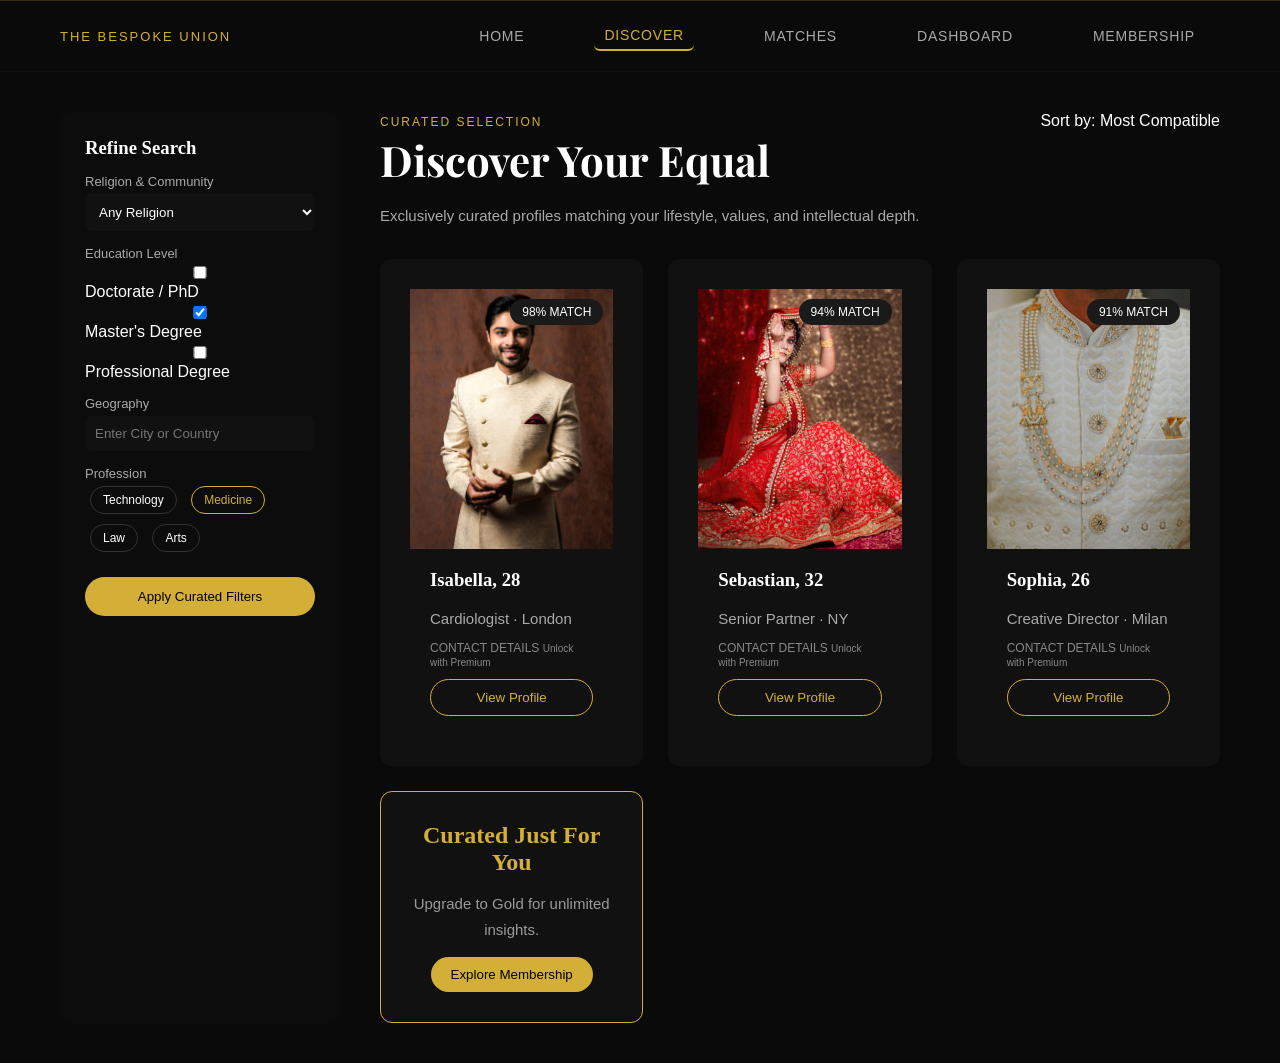
==== commit 575fa8db: "edit" ====
--- a/discover.html
+++ b/discover.html
@@ -30,22 +30,22 @@
 
   <!-- SIDEBAR -->
   <aside class="sidebar">
-    <h3>Refine Search</h3>
+    <h3 class="sidebar-title">Refine Search</h3>
 
-    <label>Religion & Community</label>
+    <label class="sidebar-label">Religion & Community</label>
     <select>
       <option>Any Religion</option>
     </select>
 
-    <label>Education Level</label>
+    <label class="sidebar-label">Education Level</label>
     <div class="check"><input type="checkbox"> Doctorate / PhD</div>
     <div class="check active"><input type="checkbox" checked> Master's Degree</div>
     <div class="check"><input type="checkbox"> Professional Degree</div>
 
-    <label>Geography</label>
+    <label class="sidebar-label">Geography</label>
     <input type="text" placeholder="Enter City or Country">
 
-    <label>Profession</label>
+    <label class="sidebar-label">Profession</label>
     <div class="tags">
       <span>Technology</span>
       <span class="active">Medicine</span>
@@ -79,10 +79,11 @@
 
       <!-- CARD 1 -->
       <div class="card">
-        <div class="img" style="background-image:url('images/protocal.png')">
+        <div class="card-img" style="background-image:url('images/protocal.png')">
           <span class="match">98% MATCH</span>
         </div>
-        <div class="info">
+
+        <div class="card-info">
           <h3>Isabella, 28</h3>
           <p>Cardiologist · London</p>
 
@@ -97,10 +98,11 @@
 
       <!-- CARD 2 -->
       <div class="card">
-        <div class="img" style="background-image:url('images/image3.png')">
+        <div class="card-img" style="background-image:url('images/image3.png')">
           <span class="match">94% MATCH</span>
         </div>
-        <div class="info">
+
+        <div class="card-info">
           <h3>Sebastian, 32</h3>
           <p>Senior Partner · NY</p>
 
@@ -115,10 +117,11 @@
 
       <!-- CARD 3 -->
       <div class="card">
-        <div class="img" style="background-image:url('images/protocal1.png')">
+        <div class="card-img" style="background-image:url('images/protocal1.png')">
           <span class="match">91% MATCH</span>
         </div>
-        <div class="info">
+
+        <div class="card-info">
           <h3>Sophia, 26</h3>
           <p>Creative Director · Milan</p>
 
--- a/css/style.css
+++ b/css/style.css
@@ -99,6 +99,9 @@
   align-items: center;
   gap: 30px; 
 }
+#menu-toggle{
+  display:none;
+}
 
 
 
@@ -124,6 +127,154 @@
   color:var(--gold);
   transform:scale(1.2);
   text-shadow:0 0 10px rgba(212,175,55,0.6);
+}
+/* LOGIN BUTTON */
+.login-btn{
+  border:1px solid var(--gold);
+  padding:6px 16px;
+  font-size:13px;
+  color:var(--gold);
+  cursor:pointer;
+  border-radius:20px;
+  transition:0.3s;
+}
+
+.login-btn:hover{
+  background:var(--gold);
+  color:#000;
+}
+
+/* HIDE CHECKBOX */
+#login-toggle{
+  display:none;
+}
+
+/* MODAL BACKGROUND */
+.login-modal{
+  position:fixed;
+  top:0;
+  left:0;
+  width:100%;
+  height:100%;
+  display:flex;
+  justify-content:center;
+  align-items:center;
+
+  opacity:0;
+  pointer-events:none;
+  transition:0.3s;
+  z-index:2000;
+}
+
+/* OPEN MODAL */
+#login-toggle:checked ~ .login-modal{
+  opacity:1;
+  pointer-events:auto;
+}
+
+/* OVERLAY */
+.login-overlay{
+  position:absolute;
+  width:100%;
+  height:100%;
+  background:rgba(0,0,0,0.7);
+}
+
+/* LOGIN BOX */
+.login-box{
+  position:relative;
+  width:360px;
+  background:#111;
+  padding:30px;
+  border-radius:12px;
+  z-index:2;
+  box-shadow:0 10px 40px rgba(0,0,0,0.6);
+}
+
+/* CLOSE BUTTON */
+.close-btn{
+  position:absolute;
+  top:10px;
+  right:15px;
+  font-size:22px;
+  cursor:pointer;
+}
+
+/* TITLE */
+.login-box h2{
+  text-align:center;
+  margin-bottom:5px;
+}
+
+.login-sub{
+  text-align:center;
+  font-size:13px;
+  color:#aaa;
+  margin-bottom:20px;
+}
+
+/* INPUT */
+.login-box input{
+  width:100%;
+  padding:12px;
+  margin-bottom:12px;
+  background:#000;
+  border:1px solid #333;
+  color:#fff;
+  border-radius:6px;
+}
+
+/* OPTIONS */
+.login-options{
+  display:flex;
+  justify-content:space-between;
+  font-size:12px;
+  margin-bottom:15px;
+}
+
+.login-options a{
+  color:var(--gold);
+  text-decoration:none;
+}
+
+/* LOGIN BUTTON */
+.login-submit{
+  width:100%;
+  padding:12px;
+  background:var(--gold);
+  border:none;
+  cursor:pointer;
+  font-weight:500;
+}
+
+/* DIVIDER */
+.divider{
+  text-align:center;
+  margin:15px 0;
+  font-size:12px;
+  color:#aaa;
+}
+
+/* OTP BUTTON */
+.otp-btn{
+  width:100%;
+  padding:12px;
+  background:transparent;
+  border:1px solid var(--gold);
+  color:var(--gold);
+  cursor:pointer;
+}
+
+/* SIGNUP */
+.signup{
+  text-align:center;
+  font-size:13px;
+  margin-top:15px;
+}
+
+.signup span{
+  color:var(--gold);
+  cursor:pointer;
 }
 .nav-center a{
   color:#ccc;
@@ -839,12 +990,13 @@
 }
 
 /* HIDE CHECKBOX */
-@media (max-width:768px){
-
-  .menu-icon{
+/*@media (max-width:768px){
+
+ /* .menu-icon{
     display:block;
+    cursor:pointer;
     font-size:22px;
-    cursor:pointer;
+    z-index:1001;
   }
 
   .nav-center{
@@ -853,8 +1005,8 @@
     left:0;
     width:100%;
 
-    background:rgba(0,0,0,0.85);   /* softer */
-    backdrop-filter:blur(10px);
+    background: rgba(10,10,10,0.95);
+    backdrop-filter: blur(12px);
 
     display:flex;
     flex-direction:column;
@@ -863,8 +1015,6 @@
 
     padding:20px 0;
 
-    border-top:1px solid rgba(212,175,55,0.2);
-
     transform:translateY(-20px);
     opacity:0;
     pointer-events:none;
@@ -872,14 +1022,25 @@
     transition:0.3s ease;
   }
 
-  /* SHOW MENU */
-  #menu-toggle:checked ~ .nav-center{
+  /* TOGGLE WORKING */
+ /* #menu-toggle:checked ~ .nav-center{
     transform:translateY(0);
     opacity:1;
     pointer-events:auto;
-  }
-
-}
+  }*/
+  @media (max-width:768px){
+
+  .nav-center{
+    display:none; /* hide menu */
+  }
+
+  .nav-wrapper{
+    justify-content:space-between;
+  }
+
+}
+
+
 
 
 /* HERO */
@@ -976,3 +1137,516 @@
     text-align:center;
   }
 }
+
+
+
+/* HEADER */
+/* ===== DISCOVER PAGE FINAL UI (UPDATED) ===== */
+
+.discover-page {
+  --gold:#d4af37;
+  --bg:#0a0a0a;
+}
+
+/* NAVBAR */
+.discover-page .navbar{
+  display:flex;
+  justify-content:space-between;
+  align-items:center;
+  padding:20px 60px;
+  border-bottom:1px solid #111;
+}
+
+.discover-page .logo{
+  color:var(--gold);
+  letter-spacing:2px;
+}
+
+.discover-page .nav-center a{
+  margin:0 15px;
+  text-decoration:none;
+  color:#aaa;
+}
+
+.discover-page .nav-center a.active{
+  color:var(--gold);
+  border-bottom:2px solid var(--gold);
+}
+
+/* ===== DISCOVER ===== */
+/* ===== DISCOVER NAVBAR (OVERRIDE HOME NAVBAR) ===== */
+
+.discover-page .navbar{
+  position: static;   /* remove fixed */
+  background: #0a0a0a;
+  padding: 20px 60px;
+  border-bottom: 1px solid #111;
+}
+
+/* center nav alignment */
+.discover-page .nav-center{
+  display:flex;
+  justify-content:center;
+  gap:30px;
+}
+
+/* links */
+.discover-page .nav-center a{
+  color:#aaa;
+  text-decoration:none;
+  font-size:14px;
+}
+
+/* active link */
+.discover-page .nav-center a.active{
+  color: var(--gold);
+  border-bottom: 2px solid var(--gold);
+}
+
+.discover-page .discover{
+  display:flex;
+  gap:40px;
+  padding:40px 60px;
+}
+
+/* SIDEBAR */
+.discover-page .sidebar{
+  width:280px;
+  background:#0c0c0c;
+  padding:25px;
+  border-radius:12px;
+}
+
+.discover-page .sidebar-title{
+  color:#fff;
+}
+
+.discover-page .sidebar-label{
+  display:block;
+  margin-top:15px;
+  color:#aaa;
+  font-size:13px;
+}
+
+.discover-page .sidebar select,
+.discover-page .sidebar input{
+  width:100%;
+  padding:10px;
+  margin-top:5px;
+  background:#111;
+  border:none;
+  color:#fff;
+  border-radius:6px;
+}
+
+/* TAGS */
+.discover-page .tags span{
+  display:inline-block;
+  padding:6px 12px;
+  margin:5px;
+  border:1px solid #333;
+  border-radius:20px;
+  font-size:12px;
+  cursor:pointer;
+}
+
+.discover-page .tags .active{
+  border-color:var(--gold);
+  color:var(--gold);
+}
+
+/* BUTTON */
+.discover-page .apply-btn{
+  margin-top:20px;
+  width:100%;
+  padding:12px;
+  background:var(--gold);
+  border:none;
+  border-radius:25px;
+  cursor:pointer;
+}
+
+/* CONTENT */
+.discover-page .discover-content{
+  flex:1;
+}
+
+/* TOP */
+.discover-page .top-bar{
+  display:flex;
+  justify-content:space-between;
+  margin-bottom:30px;
+}
+
+.discover-page .small{
+  font-size:12px;
+  letter-spacing:2px;
+  color:var(--gold);
+}
+
+.discover-page h1{
+  font-size:42px;
+  font-family:'Playfair Display', serif;
+}
+
+.discover-page .desc{
+  color:#aaa;
+}
+
+/* GRID */
+.discover-page .cards{
+  display:grid;
+  grid-template-columns:repeat(3,1fr);
+  gap:25px;
+}
+
+/* CARD */
+.discover-page .card{
+  background:#111;
+  border-radius:12px;
+  overflow:hidden;
+  transition:0.3s;
+}
+
+.discover-page .card:hover{
+  transform:translateY(-5px);
+}
+
+/* IMAGE */
+.discover-page .card-img{
+  height:260px;
+  background-size:cover;
+  background-position:center;
+  position:relative;
+}
+
+/* MATCH BADGE */
+.discover-page .match{
+  position:absolute;
+  top:10px;
+  right:10px;
+  background:#1a1a1a;
+  padding:6px 12px;
+  border-radius:20px;
+  font-size:12px;
+}
+
+/* INFO */
+.discover-page .card-info{
+  padding:20px;
+}
+
+.discover-page .card-info p{
+  color:#aaa;
+}
+
+/* CONTACT */
+.discover-page .contact{
+  margin:10px 0;
+  font-size:12px;
+  color:#888;
+}
+
+/* BUTTON */
+.discover-page .card button{
+  width:100%;
+  padding:10px;
+  border:1px solid var(--gold);
+  background:transparent;
+  color:var(--gold);
+  border-radius:25px;
+  cursor:pointer;
+  transition:0.3s;
+}
+
+.discover-page .card button:hover{
+  background:var(--gold);
+  color:#000;
+}
+
+/* GOLD CARD */
+.discover-page .gold-card{
+  background:#111;
+  border:1px solid var(--gold);
+  border-radius:12px;
+  padding:30px;
+  text-align:center;
+}
+
+.discover-page .gold-card h2{
+  color:var(--gold);
+}
+
+.discover-page .gold-card button{
+  margin-top:15px;
+  padding:10px 20px;
+  border:none;
+  background:var(--gold);
+  color:#000;
+  border-radius:20px;
+}
+
+/* ===== RESPONSIVE ===== */
+
+@media (max-width:1024px){
+  .discover-page .discover{
+    flex-direction:column;
+  }
+
+  .discover-page .cards{
+    grid-template-columns:repeat(2,1fr);
+  }
+}
+
+@media (max-width:768px){
+  .discover-page .cards{
+    grid-template-columns:1fr;
+  }
+}
+
+
+/* ===== DASHBOARD PAGE ===== */
+
+.dashboard-page {
+  font-family: 'Poppins', sans-serif;
+  background: radial-gradient(circle at 80% 0%, #111, #0b0b0c 60%);
+  color: #fff;
+}
+
+/* WRAPPER */
+.dashboard-wrapper {
+  display: flex;
+  min-height: 100vh;
+}
+
+/* SIDEBAR */
+.dashboard-sidebar {
+  width: 260px;
+  padding: 30px;
+  background: linear-gradient(180deg,#000,#0c0c0c);
+  border-right: 1px solid #1a1a1a;
+}
+
+.dashboard-logo {
+  font-family: 'Playfair Display';
+  color: #d4a95a;
+  margin-bottom: 40px;
+}
+
+/* USER */
+.dashboard-user {
+  display: flex;
+  gap: 10px;
+  margin-bottom: 30px;
+}
+
+.dashboard-user img {
+  width: 45px;
+  border-radius: 50%;
+  border: 2px solid #d4a95a;
+}
+
+/* BUTTON */
+.dashboard-upgrade-btn {
+  width: 100%;
+  padding: 12px;
+  border-radius: 30px;
+  background: linear-gradient(135deg,#d4a95a,#b8903c);
+  border: none;
+  margin-bottom: 30px;
+}
+
+/* NAV */
+.dashboard-nav p {
+  padding: 12px 0;
+  color: #777;
+  position: relative;
+}
+
+.dashboard-nav .active {
+  color: #d4a95a;
+}
+
+.dashboard-nav .active::before {
+  content: "";
+  position: absolute;
+  left: -25px;
+  top: 50%;
+  transform: translateY(-50%);
+  width: 3px;
+  height: 20px;
+  background: #d4a95a;
+}
+
+/* MAIN */
+.dashboard-main {
+  flex: 1;
+  padding: 50px 60px;
+  max-width: 1150px;
+  margin: auto;
+}
+
+/* TOPBAR */
+.dashboard-topbar {
+  display: flex;
+  justify-content: space-between;
+  margin-bottom: 50px;
+}
+
+.dashboard-menu a {
+  margin-right: 25px;
+  color: #888;
+  text-decoration: none;
+}
+
+.dashboard-menu .active {
+  color: #d4a95a;
+  border-bottom: 2px solid #d4a95a;
+}
+
+.dashboard-icons {
+  display: flex;
+  gap: 20px;
+}
+
+.dashboard-icons img {
+  width: 40px;
+  border-radius: 50%;
+}
+
+/* TITLE */
+.dashboard-title {
+  font-family: 'Playfair Display';
+  font-size: 60px;
+}
+
+.dashboard-subtitle {
+  color: #aaa;
+  max-width: 600px;
+  margin-bottom: 50px;
+}
+
+/* CARDS */
+.dashboard-cards-top {
+  display: grid;
+  grid-template-columns: 2fr 1fr;
+  gap: 25px;
+  margin-top: 30px;
+  margin-bottom: 50px;
+}
+
+.dashboard-card {
+  padding: 30px;
+  border-radius: 25px;
+  background: linear-gradient(145deg,#1c1c1f,#121214);
+}
+
+.dashboard-card-large {
+  display: flex;
+  align-items: center;
+  gap: 40px;
+}
+
+/* RING */
+.dashboard-progress-ring {
+  width: 120px;
+  height: 120px;
+  position: relative;
+  flex-shrink: 0;
+}
+
+.dashboard-progress-ring svg {
+  width: 100%;
+  height: 100%;
+  transform: rotate(-90deg);
+}
+
+.dashboard-progress-ring circle {
+  fill: none;
+  stroke-width: 8;
+}
+
+.dashboard-progress-ring .bg {
+  stroke: #333;
+}
+
+.dashboard-progress-ring .progress {
+  stroke: #d4a95a;
+  stroke-dasharray: 314;
+  stroke-dashoffset: 63;
+  stroke-linecap: round;
+}
+
+.dashboard-progress-ring span {
+  position: absolute;
+  top: 45%;
+  left: 50%;
+  transform: translate(-50%, -50%);
+}
+
+/* MATCHES */
+.dashboard-matches {
+  display: grid;
+  grid-template-columns: repeat(4,1fr);
+  gap: 20px;
+  margin: 50px 0;
+}
+
+.dashboard-match {
+  border-radius: 20px;
+  overflow: hidden;
+  position: relative;
+}
+
+.dashboard-match img {
+  width: 100%;
+  height: 250px;
+  object-fit: cover;
+}
+
+.dashboard-match::after {
+  content: "";
+  position: absolute;
+  bottom: 0;
+  height: 120px;
+  width: 100%;
+  background: linear-gradient(transparent,#000);
+}
+
+.dashboard-match-info {
+  position: absolute;
+  bottom: 10px;
+  left: 15px;
+}
+
+/* BOTTOM */
+.dashboard-bottom {
+  display: grid;
+  grid-template-columns: 1fr 2fr;
+  gap: 25px;
+}
+
+/* BARS */
+.dashboard-bars {
+  display: flex;
+  height: 140px;
+  gap: 10px;
+  align-items: flex-end;
+}
+
+.dashboard-bars div {
+  flex: 1;
+  background: #555;
+}
+
+.dashboard-bars .gold {
+  background: #d4a95a;
+}
+
+/* FOOTER */
+.dashboard-footer {
+  margin-top: 60px;
+  display: flex;
+  justify-content: space-between;
+  color: #777;
+}
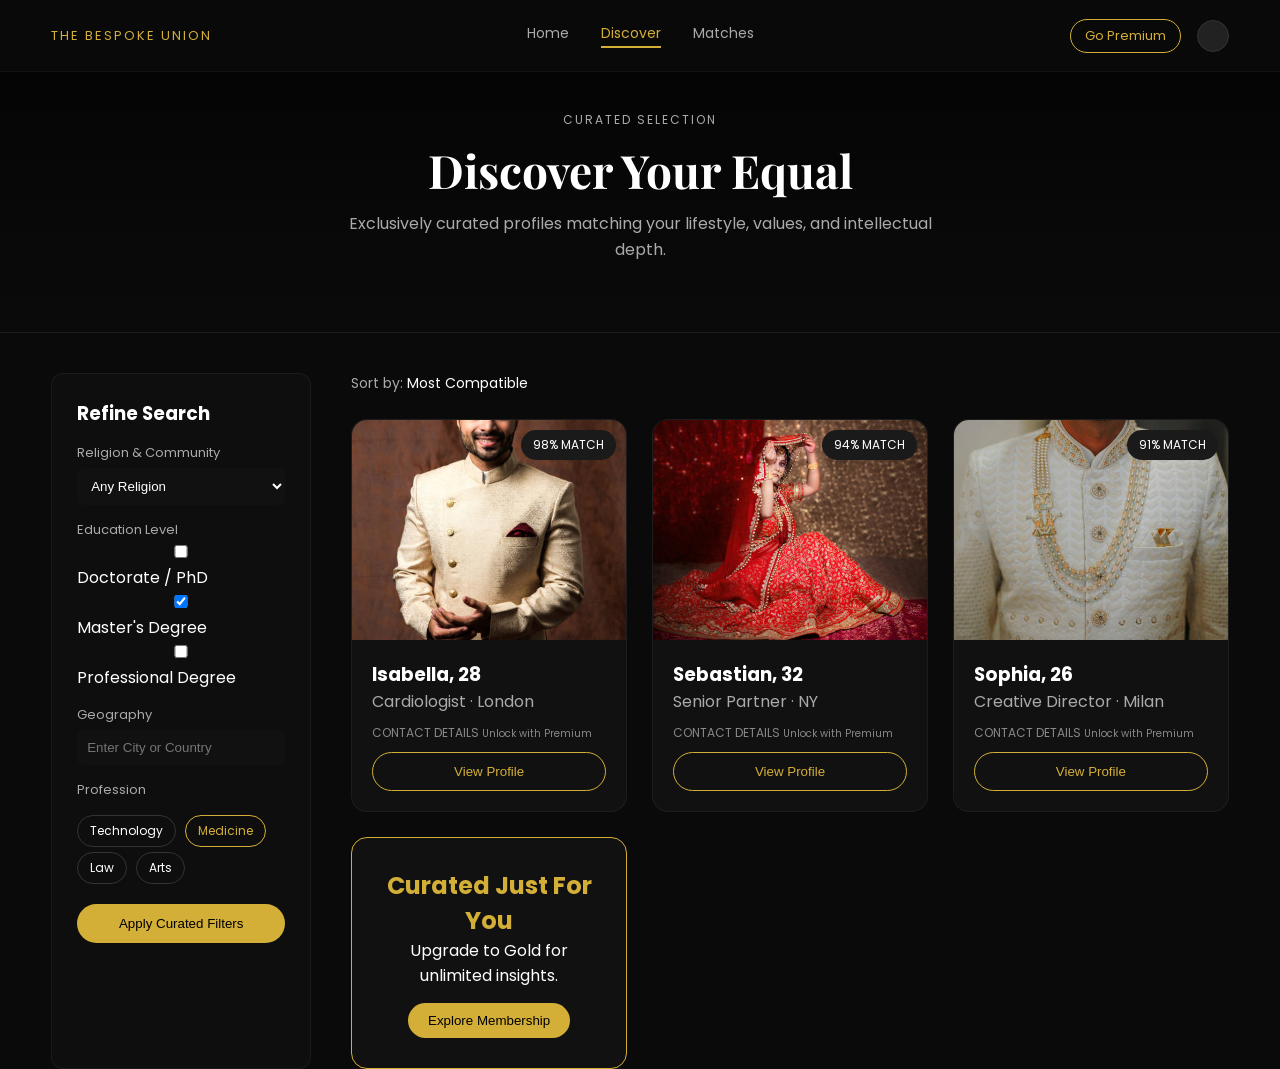
==== commit 0e4bda10: "edit" ====
--- a/discover.html
+++ b/discover.html
@@ -7,145 +7,136 @@
 <title>Discover - Bespoke Union</title>
 
 <link href="https://fonts.googleapis.com/css2?family=Poppins:wght@300;400&family=Playfair+Display:wght@500&display=swap" rel="stylesheet">
-<link rel="stylesheet" href="css/style.css">
+<link rel="stylesheet" href="css/discover.css">
 </head>
 
-<body class="discover-page">
+<body>
 
 <!-- NAVBAR -->
 <header class="navbar">
-  <div class="logo">THE BESPOKE UNION</div>
+  <div class="nav-inner">
 
-  <nav class="nav-center">
-    <a href="index.html">Home</a>
-    <a class="active">Discover</a>
-    <a href="#">Matches</a>
-    <a href="#">Dashboard</a>
-    <a href="#">Membership</a>
-  </nav>
+    <div class="logo">THE BESPOKE UNION</div>
+
+    <!-- CENTER NAV -->
+    <nav class="nav-center">
+      <a href="index.html">Home</a>
+      <a class="active">Discover</a>
+      <a href="#">Matches</a>
+    </nav>
+
+    <!-- RIGHT SIDE -->
+    <div class="nav-right">
+      <a href="#" class="premium-btn">Go Premium</a>
+      <div class="profile-dot"></div>
+    </div>
+
+  </div>
 </header>
+
+<!-- HERO -->
+<section class="discover-hero">
+  <div class="container hero-content">
+    <p class="small">CURATED SELECTION</p>
+    <h1>Discover Your Equal</h1>
+    <p>
+      Exclusively curated profiles matching your lifestyle, values, and intellectual depth.
+    </p>
+  </div>
+</section>
 
 <!-- DISCOVER -->
 <section class="discover">
+  <div class="container discover-wrapper">
 
-  <!-- SIDEBAR -->
-  <aside class="sidebar">
-    <h3 class="sidebar-title">Refine Search</h3>
+    <!-- SIDEBAR -->
+    <aside class="sidebar">
+      <h3>Refine Search</h3>
 
-    <label class="sidebar-label">Religion & Community</label>
-    <select>
-      <option>Any Religion</option>
-    </select>
+      <label>Religion & Community</label>
+      <select>
+        <option>Any Religion</option>
+      </select>
 
-    <label class="sidebar-label">Education Level</label>
-    <div class="check"><input type="checkbox"> Doctorate / PhD</div>
-    <div class="check active"><input type="checkbox" checked> Master's Degree</div>
-    <div class="check"><input type="checkbox"> Professional Degree</div>
+      <label>Education Level</label>
+      <div><input type="checkbox"> Doctorate / PhD</div>
+      <div><input type="checkbox" checked> Master's Degree</div>
+      <div><input type="checkbox"> Professional Degree</div>
 
-    <label class="sidebar-label">Geography</label>
-    <input type="text" placeholder="Enter City or Country">
+      <label>Geography</label>
+      <input type="text" placeholder="Enter City or Country">
 
-    <label class="sidebar-label">Profession</label>
-    <div class="tags">
-      <span>Technology</span>
-      <span class="active">Medicine</span>
-      <span>Law</span>
-      <span>Arts</span>
-    </div>
-
-    <button class="apply-btn">Apply Curated Filters</button>
-  </aside>
-
-  <!-- CONTENT -->
-  <div class="discover-content">
-
-    <!-- TOP -->
-    <div class="top-bar">
-      <div>
-        <p class="small">CURATED SELECTION</p>
-        <h1>Discover Your Equal</h1>
-        <p class="desc">
-          Exclusively curated profiles matching your lifestyle, values, and intellectual depth.
-        </p>
+      <label>Profession</label>
+      <div class="tags">
+        <span>Technology</span>
+        <span class="active">Medicine</span>
+        <span>Law</span>
+        <span>Arts</span>
       </div>
 
-      <div class="sort">
-        Sort by: <span>Most Compatible</span>
-      </div>
-    </div>
+      <button class="apply-btn">Apply Curated Filters</button>
+    </aside>
 
-    <!-- GRID -->
-    <div class="cards">
+    <!-- CONTENT -->
+    <div class="discover-content">
 
-      <!-- CARD 1 -->
-      <div class="card">
-        <div class="card-img" style="background-image:url('images/protocal.png')">
-          <span class="match">98% MATCH</span>
-        </div>
-
-        <div class="card-info">
-          <h3>Isabella, 28</h3>
-          <p>Cardiologist · London</p>
-
-          <div class="contact">
-            CONTACT DETAILS
-            <small>Unlock with Premium</small>
-          </div>
-
-          <button>View Profile</button>
+      <div class="top-bar">
+        <div class="sort">
+          Sort by: <span>Most Compatible</span>
         </div>
       </div>
 
-      <!-- CARD 2 -->
-      <div class="card">
-        <div class="card-img" style="background-image:url('images/image3.png')">
-          <span class="match">94% MATCH</span>
+      <div class="cards">
+
+        <div class="card">
+          <div class="card-img" style="background-image:url('images/protocal.png')">
+            <span class="match">98% MATCH</span>
+          </div>
+          <div class="card-info">
+            <h3>Isabella, 28</h3>
+            <p>Cardiologist · London</p>
+            <div class="contact">CONTACT DETAILS <small>Unlock with Premium</small></div>
+            <button>View Profile</button>
+          </div>
         </div>
 
-        <div class="card-info">
-          <h3>Sebastian, 32</h3>
-          <p>Senior Partner · NY</p>
-
-          <div class="contact">
-            CONTACT DETAILS
-            <small>Unlock with Premium</small>
+        <div class="card">
+          <div class="card-img" style="background-image:url('images/image3.png')">
+            <span class="match">94% MATCH</span>
           </div>
-
-          <button>View Profile</button>
-        </div>
-      </div>
-
-      <!-- CARD 3 -->
-      <div class="card">
-        <div class="card-img" style="background-image:url('images/protocal1.png')">
-          <span class="match">91% MATCH</span>
+          <div class="card-info">
+            <h3>Sebastian, 32</h3>
+            <p>Senior Partner · NY</p>
+            <div class="contact">CONTACT DETAILS <small>Unlock with Premium</small></div>
+            <button>View Profile</button>
+          </div>
         </div>
 
-        <div class="card-info">
-          <h3>Sophia, 26</h3>
-          <p>Creative Director · Milan</p>
+        <div class="card">
+          <div class="card-img" style="background-image:url('images/protocal1.png')">
+            <span class="match">91% MATCH</span>
+          </div>
+          <div class="card-info">
+            <h3>Sophia, 26</h3>
+            <p>Creative Director · Milan</p>
+            <div class="contact">CONTACT DETAILS <small>Unlock with Premium</small></div>
+            <button>View Profile</button>
+          </div>
+        </div>
 
-          <div class="contact">
-            CONTACT DETAILS
-            <small>Unlock with Premium</small>
-          </div>
+        <!-- GOLD CARD -->
+        <div class="gold-card">
+          <h2>Curated Just For You</h2>
+          <p>Upgrade to Gold for unlimited insights.</p>
+          <button>Explore Membership</button>
+        </div>
 
-          <button>View Profile</button>
-        </div>
-      </div>
-
-      <!-- GOLD CARD -->
-      <div class="gold-card">
-        <h2>Curated Just For You</h2>
-        <p>Upgrade to Gold for unlimited insights.</p>
-        <button>Explore Membership</button>
       </div>
 
     </div>
 
   </div>
-
 </section>
 
 </body>
-</html>+</html>  
--- a/css/discover.css
+++ b/css/discover.css
@@ -0,0 +1,414 @@
+:root{
+  --gold:#d4af37;
+  --bg:#0a0a0a;
+}
+
+/* ===== RESET ===== */
+*{
+  margin:0;
+  padding:0;
+  box-sizing:border-box;
+}
+
+body{
+  font-family:'Poppins', sans-serif;
+  background:var(--bg);
+  color:#fff;
+}
+
+/* ===== CONTAINER ===== */
+.container{
+  width:min(1200px, 92%);
+  margin:auto;
+}
+
+/* ===== NAVBAR ===== */
+.navbar{
+  position:fixed;
+  top:0;
+  left:0;
+  width:100%;
+  height:72px;
+  background:rgba(10,10,10,0.95);
+  backdrop-filter:blur(12px);
+  border-bottom:1px solid #111;
+  z-index:999;
+}
+
+.nav-inner{
+  width:min(1200px, 92%);
+  margin:auto;
+  height:100%;
+  display:flex;
+  align-items:center;
+  justify-content:space-between;
+}
+
+/* LOGO */
+.logo{
+  color:var(--gold);
+  font-size:13px;
+  letter-spacing:2px;
+  flex:1;
+}
+
+/* CENTER MENU */
+.nav-center{
+  display:flex;
+  justify-content:center;
+  align-items:center;
+  gap:32px;
+  flex:1;
+}
+
+.nav-center a{
+  color:#aaa;
+  text-decoration:none;
+  font-size:14px;
+  position:relative;
+  padding-bottom:4px;
+  transition:0.3s;
+}
+
+.nav-center a:hover{
+  color:#fff;
+}
+
+.nav-center a::after{
+  content:"";
+  position:absolute;
+  left:0;
+  bottom:0;
+  width:0;
+  height:2px;
+  background:var(--gold);
+  transition:0.3s;
+}
+
+.nav-center a:hover::after,
+.nav-center a.active::after{
+  width:100%;
+}
+
+.nav-center a.active{
+  color:var(--gold);
+}
+
+/* RIGHT SIDE */
+.nav-right{
+  display:flex;
+  align-items:center;
+  justify-content:flex-end;
+  gap:16px;
+  flex:1;
+}
+
+.premium-btn{
+  border:1px solid var(--gold);
+  padding:6px 14px;
+  border-radius:20px;
+  color:var(--gold);
+  text-decoration:none;
+  font-size:13px;
+  transition:0.3s;
+}
+
+.premium-btn:hover{
+  background:var(--gold);
+  color:#000;
+}
+
+.profile-dot{
+  width:32px;
+  height:32px;
+  border-radius:50%;
+  background:#222;
+  border:1px solid #333;
+}
+
+/* ===== HERO ===== */
+.discover-hero{
+  padding-top:110px;
+  padding-bottom:50px;
+  text-align:center;
+
+  background:
+    linear-gradient(180deg, rgba(0,0,0,0.7), #0a0a0a),
+    url('images/image3.png');
+
+  background-size:cover;
+  background-position:center;
+}
+
+.hero-content{
+  max-width:600px;
+  margin:auto;
+}
+
+.small{
+  font-size:12px;
+  letter-spacing:2px;
+  color:var(--gold);
+}
+
+.discover-hero h1{
+  font-size:46px;
+  font-family:'Playfair Display', serif;
+  margin:10px 0;
+}
+
+.discover-hero p{
+  color:#aaa;
+  line-height:1.6;
+}
+
+/* ===== MAIN ===== */
+.discover{
+  margin-top:20px;
+  padding-top:40px;
+  border-top:1px solid rgba(255,255,255,0.08);
+}
+
+.discover-wrapper{
+  display:flex;
+  gap:40px;
+}
+
+/* ===== SIDEBAR ===== */
+.sidebar{
+  width:260px;
+  flex-shrink:0;
+  background:rgba(255,255,255,0.02);
+  padding:25px;
+  border-radius:12px;
+  border:1px solid rgba(255,255,255,0.05);
+}
+
+.sidebar h3{
+  margin-bottom:10px;
+}
+
+.sidebar label{
+  display:block;
+  margin-top:15px;
+  color:#aaa;
+  font-size:13px;
+}
+
+.sidebar input,
+.sidebar select{
+  width:100%;
+  padding:10px;
+  margin-top:5px;
+  background:#111;
+  border:none;
+  color:#fff;
+  border-radius:6px;
+}
+
+/* TAGS */
+.tags{
+  margin-top:10px;
+}
+
+.tags span{
+  display:inline-block;
+  padding:6px 12px;
+  margin:5px 5px 0 0;
+  border:1px solid #333;
+  border-radius:20px;
+  font-size:12px;
+}
+
+.tags .active{
+  border-color:var(--gold);
+  color:var(--gold);
+}
+
+/* BUTTON */
+.apply-btn{
+  margin-top:20px;
+  width:100%;
+  padding:12px;
+  background:var(--gold);
+  border:none;
+  border-radius:25px;
+  cursor:pointer;
+}
+
+/* ===== CONTENT ===== */
+.discover-content{
+  flex:1;
+}
+
+.top-bar{
+  display:flex;
+  justify-content:space-between;
+  align-items:center;
+  margin-bottom:25px;
+}
+
+.sort{
+  color:#aaa;
+  font-size:14px;
+}
+
+.sort span{
+  color:#fff;
+}
+
+/* ===== GRID ===== */
+.cards{
+  display:grid;
+  grid-template-columns:repeat(3, 1fr);
+  gap:25px;
+}
+
+/* ===== CARD ===== */
+.card{
+  background:#111;
+  border-radius:16px;
+  overflow:hidden;
+  border:1px solid rgba(255,255,255,0.05);
+  transition:0.3s;
+}
+
+.card:hover{
+  transform:translateY(-6px);
+}
+
+.card-img{
+  height:220px;
+  background-size:cover;
+  background-position:center;
+  position:relative;
+}
+
+.match{
+  position:absolute;
+  top:10px;
+  right:10px;
+  background:#1a1a1a;
+  padding:6px 12px;
+  border-radius:20px;
+  font-size:12px;
+}
+
+.card-info{
+  padding:20px;
+}
+
+.card-info p{
+  color:#aaa;
+}
+
+.contact{
+  margin:10px 0;
+  font-size:12px;
+  color:#888;
+}
+
+.card button{
+  width:100%;
+  padding:11px;
+  border:1px solid var(--gold);
+  background:transparent;
+  color:var(--gold);
+  border-radius:30px;
+  cursor:pointer;
+}
+
+.card button:hover{
+  background:var(--gold);
+  color:#000;
+}
+
+/* ===== GOLD CARD ===== */
+.gold-card{
+  background:#111;
+  border:1px solid var(--gold);
+  border-radius:16px;
+  padding:30px;
+  text-align:center;
+}
+
+.gold-card h2{
+  color:var(--gold);
+}
+
+.gold-card button{
+  margin-top:15px;
+  padding:10px 20px;
+  border:none;
+  background:var(--gold);
+  color:#000;
+  border-radius:20px;
+}
+
+/* ===== TABLET ===== */
+@media(max-width:1024px){
+  .cards{
+    grid-template-columns:repeat(2, 1fr);
+  }
+}
+
+/* ===== MOBILE ===== */
+@media(max-width:768px){
+
+  /* NAVBAR */
+  .nav-center{
+    display:none;
+  }
+
+  .nav-right{
+    margin-left:auto;
+  }
+
+  .nav-inner{
+    padding:0 10px;
+  }
+
+  /* HERO */
+  .discover-hero{
+    padding-top:100px;
+  }
+
+  .discover-hero h1{
+    font-size:28px;
+  }
+
+  /* LAYOUT */
+  .discover-wrapper{
+    flex-direction:column;
+  }
+
+  .sidebar{
+    width:100%;
+  }
+
+  .cards{
+    grid-template-columns:1fr;
+  }
+
+  .top-bar{
+    flex-direction:column;
+    align-items:flex-start;
+    gap:10px;
+  }
+}
+
+/* ===== SMALL MOBILE ===== */
+@media(max-width:480px){
+
+  .premium-btn{
+    display:none;
+  }
+
+  .logo{
+    font-size:11px;
+  }
+
+  .discover-hero h1{
+    font-size:22px;
+  }
+}
